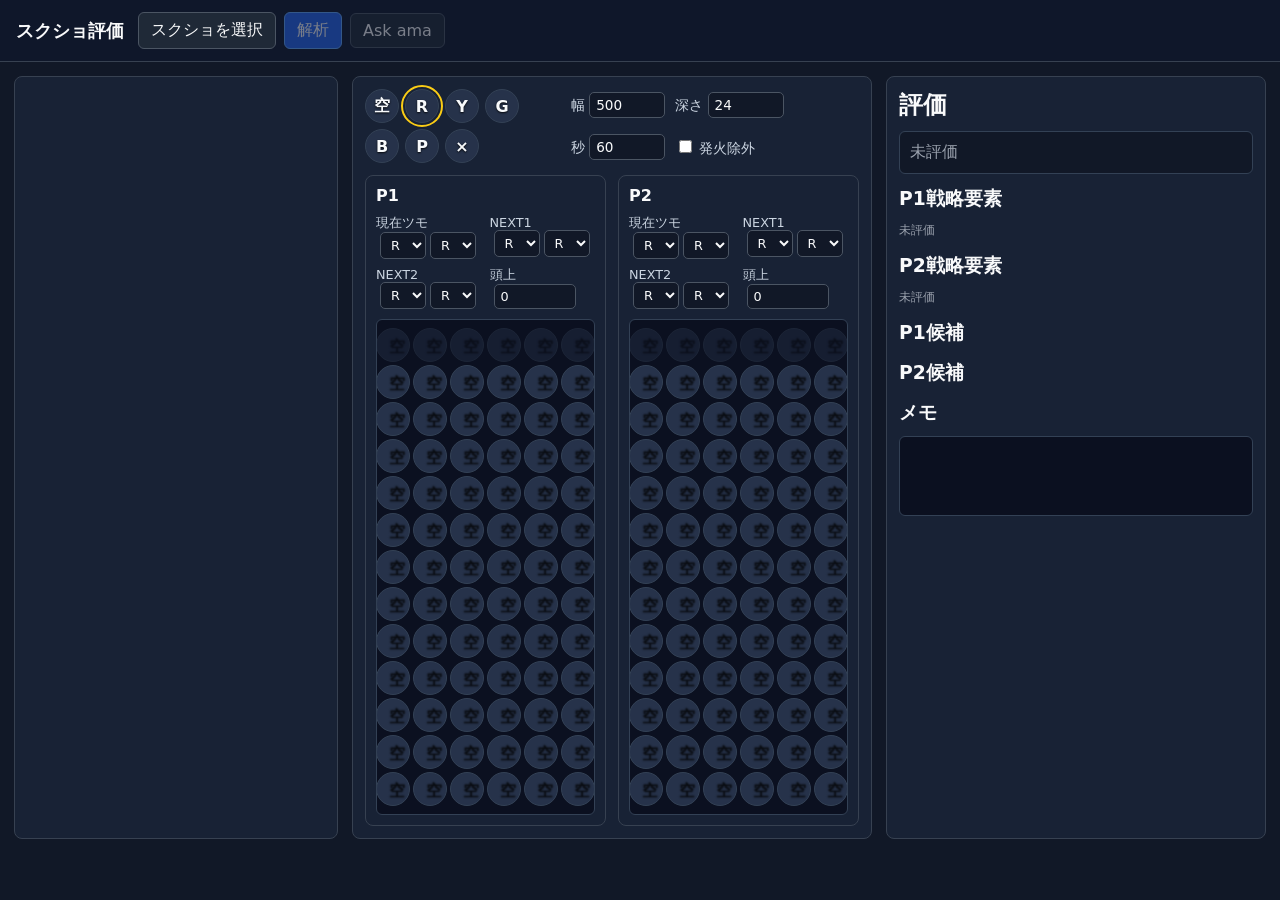
==== index.html @ 776b5873 "Deploy amaryllis 2026-05-27 22:52:48 +0900" ====
<!doctype html>
<html lang="ja">
<head>
  <meta charset="utf-8">
  <meta name="viewport" content="width=device-width, initial-scale=1">
  <title>スクショ評価</title>
  <link rel="stylesheet" href="style.css">
  <script src="coi-serviceworker.js"></script>
</head>
<body>
  <header class="topbar">
    <h1>スクショ評価</h1>
    <div class="actions">
      <label class="file-button">
        <input id="image-input" type="file" accept="image/*">
        スクショを選択
      </label>
      <button id="analyze-btn" class="primary" disabled>解析</button>
      <button id="ask-btn" disabled>Ask ama</button>
    </div>
    <div id="status" class="status"></div>
  </header>

  <main class="layout">
    <section class="image-pane">
      <img id="preview-image" alt="">
    </section>

    <section class="work-pane">
      <div class="toolbar">
        <div id="palette" class="palette"></div>
        <div class="options">
          <label>幅 <input id="beam-width" type="number" value="500" min="1"></label>
          <label>深さ <input id="beam-depth" type="number" value="24" min="1"></label>
          <label>秒 <input id="eval-timeout" type="number" value="60" min="1"></label>
          <label><input id="no-fire" type="checkbox"> 発火除外</label>
        </div>
      </div>

      <div class="players">
        <section class="player" data-player="p1">
          <h2>P1</h2>
          <div class="meta">
            <label>現在ツモ <span class="pair-editor" data-role="current"></span></label>
            <label>NEXT1 <span class="pair-editor" data-role="next0"></span></label>
            <label>NEXT2 <span class="pair-editor" data-role="next1"></span></label>
            <label>頭上 <input class="garbage-input" type="number" min="0" value="0"></label>
          </div>
          <div class="board" data-player="p1"></div>
        </section>

        <section class="player" data-player="p2">
          <h2>P2</h2>
          <div class="meta">
            <label>現在ツモ <span class="pair-editor" data-role="current"></span></label>
            <label>NEXT1 <span class="pair-editor" data-role="next0"></span></label>
            <label>NEXT2 <span class="pair-editor" data-role="next1"></span></label>
            <label>頭上 <input class="garbage-input" type="number" min="0" value="0"></label>
          </div>
          <div class="board" data-player="p2"></div>
        </section>
      </div>
    </section>

    <aside class="result-pane">
      <h2>評価</h2>
      <div id="eval-summary" class="eval-summary muted">未評価</div>
      <section>
        <h3>P1戦略要素</h3>
        <div id="p1-strategy" class="strategy-list muted">未評価</div>
      </section>
      <section>
        <h3>P2戦略要素</h3>
        <div id="p2-strategy" class="strategy-list muted">未評価</div>
      </section>
      <section>
        <h3>P1候補</h3>
        <ol id="p1-candidates" class="candidates"></ol>
      </section>
      <section>
        <h3>P2候補</h3>
        <ol id="p2-candidates" class="candidates"></ol>
      </section>
      <section>
        <h3>メモ</h3>
        <pre id="messages" class="messages"></pre>
      </section>
    </aside>
  </main>

  <script src="screen-reader.js"></script>
  <script src="app.js"></script>
</body>
</html>
---- style.css ----
*,
*::before,
*::after {
  box-sizing: border-box;
}

body {
  margin: 0;
  min-height: 100vh;
  background: #111827;
  color: #e5e7eb;
  font-family: system-ui, -apple-system, BlinkMacSystemFont, "Segoe UI", sans-serif;
}

button,
input,
select {
  font: inherit;
}

button,
.file-button {
  border: 1px solid #4b5563;
  background: #1f2937;
  color: #f9fafb;
  border-radius: 6px;
  padding: 7px 12px;
  cursor: pointer;
}

button:disabled {
  opacity: 0.45;
  cursor: not-allowed;
}

button.primary {
  background: #2563eb;
  border-color: #60a5fa;
}

.file-button input {
  display: none;
}

.topbar {
  display: grid;
  grid-template-columns: auto auto 1fr;
  align-items: center;
  gap: 14px;
  padding: 12px 16px;
  border-bottom: 1px solid #374151;
  background: #0f172a;
}

.topbar h1 {
  margin: 0;
  font-size: 1.1rem;
  color: #f9fafb;
}

.actions {
  display: flex;
  gap: 8px;
  align-items: center;
}

.status {
  justify-self: end;
  min-height: 1.2em;
  color: #9ca3af;
  font-size: 0.85rem;
}

.status.error {
  color: #fca5a5;
}

.layout {
  display: grid;
  grid-template-columns: minmax(260px, 32vw) minmax(520px, 1fr) 380px;
  gap: 14px;
  padding: 14px;
}

.image-pane,
.work-pane,
.result-pane,
.player {
  border: 1px solid #374151;
  background: #182235;
  border-radius: 8px;
}

.image-pane {
  min-height: 300px;
  overflow: auto;
  display: flex;
  align-items: flex-start;
  justify-content: center;
  padding: 10px;
}

#preview-image {
  max-width: 100%;
  height: auto;
  display: none;
}

.work-pane {
  padding: 12px;
}

.toolbar {
  display: flex;
  justify-content: space-between;
  gap: 12px;
  margin-bottom: 12px;
}

.palette {
  display: flex;
  gap: 6px;
  flex-wrap: wrap;
}

.palette button {
  width: 34px;
  height: 34px;
  padding: 0;
  display: grid;
  place-items: center;
  font-weight: 800;
}

.palette button.active {
  outline: 2px solid #facc15;
  outline-offset: 2px;
}

.options {
  display: flex;
  gap: 10px;
  align-items: center;
  flex-wrap: wrap;
  color: #cbd5e1;
  font-size: 0.85rem;
}

.options input[type="number"] {
  width: 76px;
}

input,
select {
  background: #111827;
  border: 1px solid #4b5563;
  color: #f9fafb;
  border-radius: 5px;
  padding: 4px 6px;
}

.players {
  display: grid;
  grid-template-columns: repeat(2, minmax(240px, 1fr));
  gap: 12px;
}

.player {
  padding: 10px;
}

.player h2,
.result-pane h2,
.result-pane h3 {
  margin: 0 0 10px;
  color: #f9fafb;
}

.player h2 {
  font-size: 1rem;
}

.meta {
  display: grid;
  grid-template-columns: repeat(2, minmax(0, 1fr));
  gap: 8px;
  margin-bottom: 10px;
  font-size: 0.8rem;
  color: #cbd5e1;
}

.pair-editor {
  display: inline-flex;
  gap: 4px;
  margin-left: 4px;
}

.pair-editor select {
  width: 46px;
}

.garbage-input {
  width: 82px;
  margin-left: 4px;
}

.board {
  display: grid;
  grid-template-columns: repeat(6, 34px);
  grid-template-rows: repeat(13, 34px);
  gap: 3px;
  justify-content: center;
  padding: 8px;
  background: #0b1020;
  border: 1px solid #334155;
  border-radius: 6px;
}

.cell,
.palette button {
  border-radius: 50%;
  border: 1px solid #334155;
  background: #26324a;
  color: #f8fafc;
  text-align: center;
  text-shadow: 0 1px 2px rgba(0, 0, 0, 0.85);
}

.cell {
  width: 34px;
  height: 34px;
  display: grid;
  place-items: center;
  font-weight: 800;
  cursor: pointer;
}

.cell.hidden-row {
  opacity: 0.42;
}

.color-empty {
  background: #26324a;
  color: transparent;
}

.color-R { background: radial-gradient(circle at 35% 35%, #ff7272, #b91c1c); }
.color-Y { background: radial-gradient(circle at 35% 35%, #fde047, #d97706); color: #111827; text-shadow: none; }
.color-G { background: radial-gradient(circle at 35% 35%, #86efac, #16a34a); }
.color-B { background: radial-gradient(circle at 35% 35%, #93c5fd, #2563eb); }
.color-P { background: radial-gradient(circle at 35% 35%, #c084fc, #7e22ce); }
.color-garbage { background: radial-gradient(circle at 35% 35%, #f1f5f9, #64748b); color: #111827; text-shadow: none; }

.result-pane {
  padding: 12px;
  overflow: auto;
  max-height: calc(100vh - 92px);
}

.eval-summary {
  padding: 10px;
  margin-bottom: 12px;
  border: 1px solid #334155;
  border-radius: 6px;
  background: #111827;
  font-weight: 700;
}

.muted {
  color: #9ca3af;
  font-weight: 500;
}

.candidates {
  margin: 0 0 14px;
  padding-left: 24px;
}

.candidates li {
  margin-bottom: 6px;
  color: #dbeafe;
}

.strategy-list {
  display: grid;
  gap: 6px;
  margin-bottom: 14px;
  font-size: 0.78rem;
}

.strategy-heading {
  margin-top: 7px;
  color: #f8fafc;
  font-weight: 800;
  letter-spacing: 0;
}

.strategy-heading:first-child {
  margin-top: 0;
}

.strategy-row {
  display: grid;
  grid-template-columns: 92px minmax(0, 1fr);
  gap: 8px;
  align-items: start;
  padding: 7px 8px;
  border: 1px solid #334155;
  border-radius: 6px;
  background: #0f172a;
}

.strategy-row span {
  color: #a7f3d0;
}

.strategy-row strong {
  color: #e5e7eb;
  font-weight: 650;
  overflow-wrap: anywhere;
}

.strategy-row.important {
  border-color: #facc15;
}

.messages {
  white-space: pre-wrap;
  word-break: break-word;
  min-height: 80px;
  margin: 0;
  padding: 8px;
  background: #0b1020;
  border: 1px solid #334155;
  border-radius: 6px;
  color: #cbd5e1;
  font-size: 0.78rem;
}

@media (max-width: 1120px) {
  .layout {
    grid-template-columns: 1fr;
  }

  .result-pane {
    max-height: none;
  }
}

@media (max-width: 640px) {
  .topbar {
    grid-template-columns: 1fr;
  }

  .status {
    justify-self: start;
  }

  .players {
    grid-template-columns: 1fr;
  }

  .toolbar {
    flex-direction: column;
  }
}
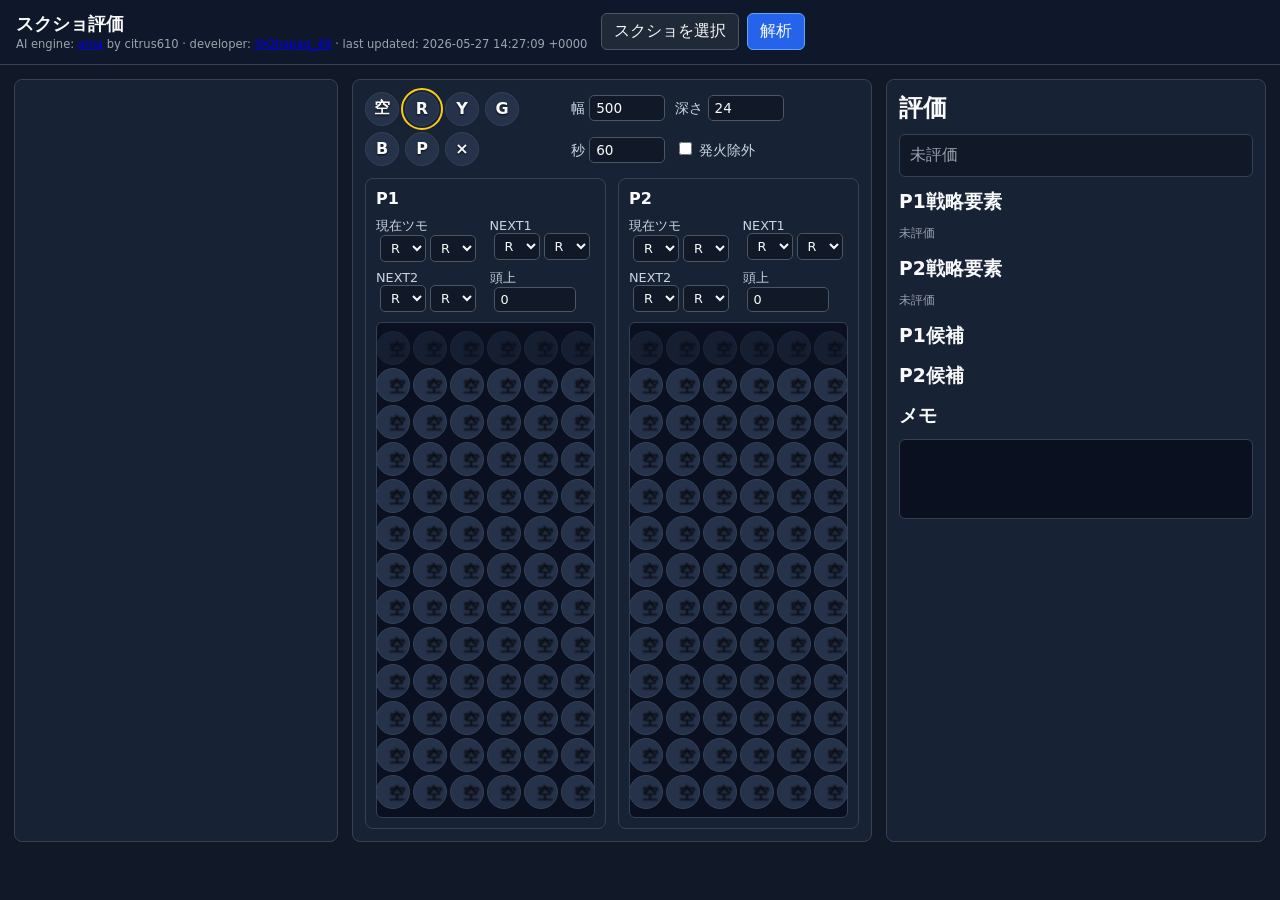
==== commit d02cfc4c: "Deploy amaryllis 2026-05-27 23:27:12 +0900" ====
--- a/index.html
+++ b/index.html
@@ -9,14 +9,16 @@
 </head>
 <body>
   <header class="topbar">
-    <h1>スクショ評価</h1>
+    <div class="title-block">
+      <h1>スクショ評価</h1>
+      <p class="credit">AI engine: <a href="https://github.com/citrus610/ama" target="_blank" rel="noopener">ama</a> by citrus610 · developer: <a href="https://x.com/Qhapaq_49" target="_blank" rel="noopener">@Qhapaq_49</a> · last updated: <span id="build-date">?</span></p>
+    </div>
     <div class="actions">
       <label class="file-button">
         <input id="image-input" type="file" accept="image/*">
         スクショを選択
       </label>
       <button id="analyze-btn" class="primary" disabled>解析</button>
-      <button id="ask-btn" disabled>Ask ama</button>
     </div>
     <div id="status" class="status"></div>
   </header>
@@ -88,6 +90,7 @@
     </aside>
   </main>
 
+  <script src="build-info.js"></script>
   <script src="screen-reader.js"></script>
   <script src="app.js"></script>
 </body>
--- a/style.css
+++ b/style.css
@@ -52,10 +52,22 @@
   background: #0f172a;
 }
 
+.title-block {
+  display: grid;
+  gap: 2px;
+}
+
 .topbar h1 {
   margin: 0;
   font-size: 1.1rem;
   color: #f9fafb;
+}
+
+.credit {
+  margin: 0;
+  color: #9ca3af;
+  font-size: 0.72rem;
+  line-height: 1.2;
 }
 
 .actions {
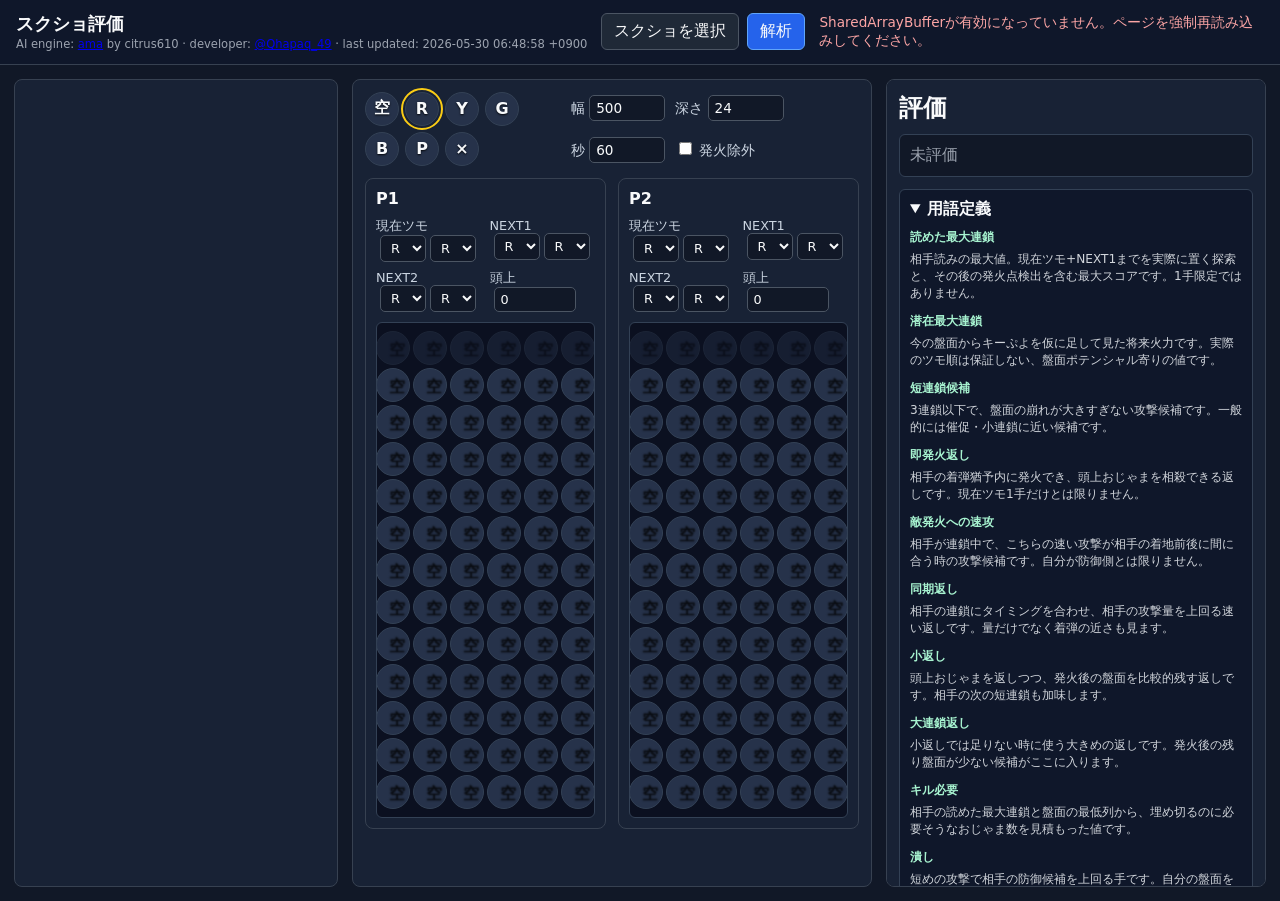
==== commit f3eca471: "Deploy amaryllis 2026-05-30 06:49:00 +0900" ====
--- a/index.html
+++ b/index.html
@@ -67,12 +67,16 @@
     <aside class="result-pane">
       <h2>評価</h2>
       <div id="eval-summary" class="eval-summary muted">未評価</div>
+      <details class="terms" open>
+        <summary>用語定義</summary>
+        <dl id="term-definitions"></dl>
+      </details>
       <section>
-        <h3>P1戦略要素</h3>
+        <h3>P1判断過程</h3>
         <div id="p1-strategy" class="strategy-list muted">未評価</div>
       </section>
       <section>
-        <h3>P2戦略要素</h3>
+        <h3>P2判断過程</h3>
         <div id="p2-strategy" class="strategy-list muted">未評価</div>
       </section>
       <section>
--- a/style.css
+++ b/style.css
@@ -278,6 +278,40 @@
   font-weight: 700;
 }
 
+.terms {
+  margin-bottom: 14px;
+  border: 1px solid #334155;
+  border-radius: 6px;
+  background: #0f172a;
+}
+
+.terms summary {
+  cursor: pointer;
+  padding: 9px 10px;
+  color: #f8fafc;
+  font-weight: 800;
+}
+
+.terms dl {
+  display: grid;
+  gap: 5px;
+  margin: 0;
+  padding: 0 10px 10px;
+}
+
+.terms dt {
+  color: #a7f3d0;
+  font-size: 0.78rem;
+  font-weight: 800;
+}
+
+.terms dd {
+  margin: 0 0 6px;
+  color: #d1d5db;
+  font-size: 0.76rem;
+  line-height: 1.4;
+}
+
 .muted {
   color: #9ca3af;
   font-weight: 500;
@@ -322,8 +356,34 @@
   background: #0f172a;
 }
 
+.decision-card {
+  display: grid;
+  gap: 6px;
+  padding: 10px;
+  border: 1px solid #facc15;
+  border-radius: 6px;
+  background: #111827;
+}
+
+.decision-title {
+  color: #fef3c7;
+  font-weight: 800;
+}
+
+.decision-card p {
+  margin: 0;
+  color: #e5e7eb;
+  line-height: 1.45;
+}
+
 .strategy-row span {
   color: #a7f3d0;
+}
+
+.strategy-value {
+  display: grid;
+  gap: 3px;
+  min-width: 0;
 }
 
 .strategy-row strong {
@@ -332,6 +392,12 @@
   overflow-wrap: anywhere;
 }
 
+.strategy-row small {
+  color: #9ca3af;
+  line-height: 1.35;
+  overflow-wrap: anywhere;
+}
+
 .strategy-row.important {
   border-color: #facc15;
 }
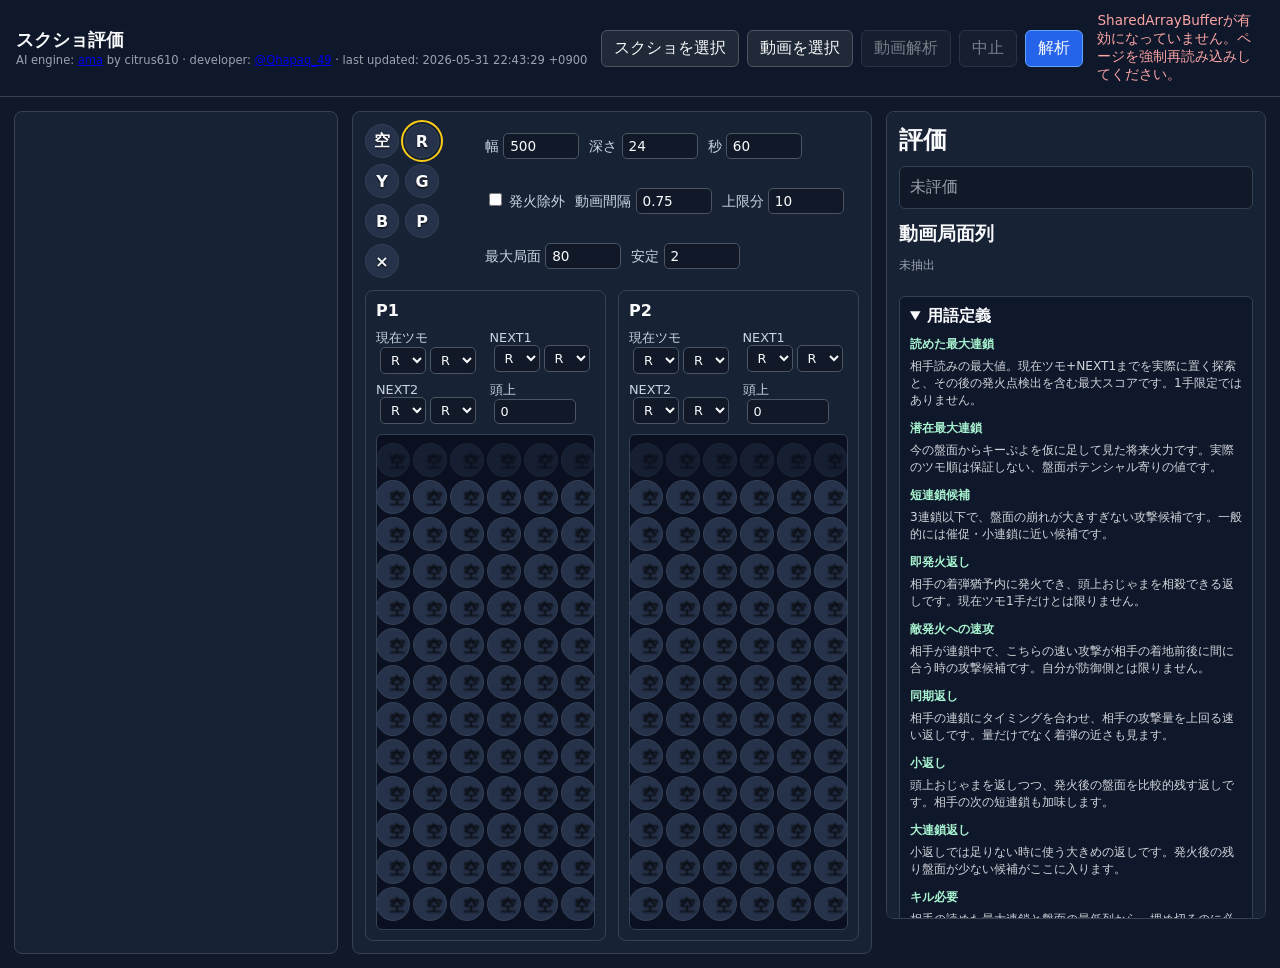
==== commit efbd7a34: "Deploy amaryllis 2026-05-31 22:45:50 +0900" ====
--- a/index.html
+++ b/index.html
@@ -18,6 +18,12 @@
         <input id="image-input" type="file" accept="image/*">
         スクショを選択
       </label>
+      <label class="file-button">
+        <input id="video-input" type="file" accept="video/*">
+        動画を選択
+      </label>
+      <button id="video-scan-btn" disabled>動画解析</button>
+      <button id="video-cancel-btn" disabled>中止</button>
       <button id="analyze-btn" class="primary" disabled>解析</button>
     </div>
     <div id="status" class="status"></div>
@@ -26,6 +32,7 @@
   <main class="layout">
     <section class="image-pane">
       <img id="preview-image" alt="">
+      <video id="preview-video" controls playsinline preload="metadata"></video>
     </section>
 
     <section class="work-pane">
@@ -36,6 +43,10 @@
           <label>深さ <input id="beam-depth" type="number" value="24" min="1"></label>
           <label>秒 <input id="eval-timeout" type="number" value="60" min="1"></label>
           <label><input id="no-fire" type="checkbox"> 発火除外</label>
+          <label>動画間隔 <input id="video-step" type="number" value="0.75" min="0.25" max="5" step="0.25"></label>
+          <label>上限分 <input id="video-limit-min" type="number" value="10" min="1" max="120"></label>
+          <label>最大局面 <input id="video-max-states" type="number" value="80" min="1" max="1000"></label>
+          <label>安定 <input id="video-stable-frames" type="number" value="2" min="1" max="5"></label>
         </div>
       </div>
 
@@ -67,6 +78,11 @@
     <aside class="result-pane">
       <h2>評価</h2>
       <div id="eval-summary" class="eval-summary muted">未評価</div>
+      <section class="video-trace">
+        <h3>動画局面列</h3>
+        <div id="video-state-summary" class="video-state-summary muted">未抽出</div>
+        <ol id="video-states" class="video-states"></ol>
+      </section>
       <details class="terms" open>
         <summary>用語定義</summary>
         <dl id="term-definitions"></dl>
--- a/style.css
+++ b/style.css
@@ -112,10 +112,16 @@
   padding: 10px;
 }
 
-#preview-image {
+#preview-image,
+#preview-video {
   max-width: 100%;
   height: auto;
   display: none;
+}
+
+#preview-video {
+  width: 100%;
+  background: #020617;
 }
 
 .work-pane {
@@ -327,6 +333,64 @@
   color: #dbeafe;
 }
 
+.video-trace {
+  margin-bottom: 14px;
+}
+
+.video-state-summary {
+  margin-bottom: 8px;
+  font-size: 0.78rem;
+}
+
+.video-states {
+  display: grid;
+  gap: 6px;
+  max-height: 260px;
+  overflow: auto;
+  margin: 0;
+  padding: 0;
+  list-style: none;
+}
+
+.video-state {
+  display: grid;
+  grid-template-columns: minmax(0, 1fr) auto;
+  gap: 8px;
+  align-items: center;
+  padding: 8px;
+  border: 1px solid #334155;
+  border-radius: 6px;
+  background: #0f172a;
+  font-size: 0.78rem;
+}
+
+.video-state.active {
+  border-color: #60a5fa;
+}
+
+.video-state strong,
+.video-state small {
+  display: block;
+  overflow-wrap: anywhere;
+}
+
+.video-state small {
+  color: #9ca3af;
+  margin-top: 2px;
+}
+
+.video-state.done strong {
+  color: #bbf7d0;
+}
+
+.video-state.error strong {
+  color: #fecaca;
+}
+
+.video-state button {
+  padding: 5px 8px;
+}
+
 .strategy-list {
   display: grid;
   gap: 6px;
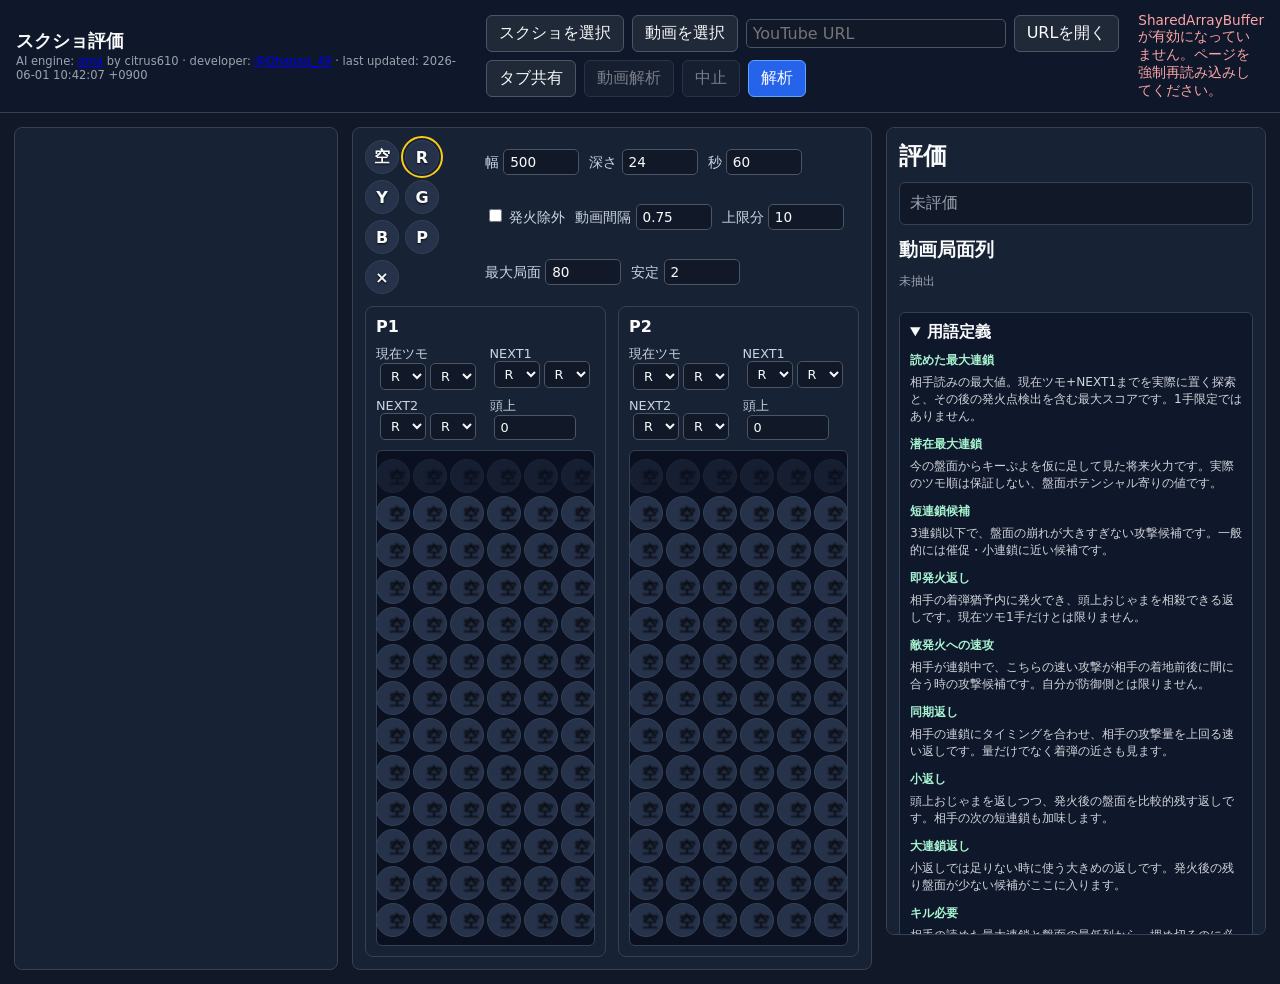
==== commit 62e03535: "Deploy amaryllis 2026-06-01 14:55:25 +0900" ====
--- a/index.html
+++ b/index.html
@@ -22,6 +22,9 @@
         <input id="video-input" type="file" accept="video/*">
         動画を選択
       </label>
+      <input id="youtube-url" class="url-input" type="url" placeholder="YouTube URL" inputmode="url">
+      <button id="open-youtube-btn">URLを開く</button>
+      <button id="capture-source-btn">タブ共有</button>
       <button id="video-scan-btn" disabled>動画解析</button>
       <button id="video-cancel-btn" disabled>中止</button>
       <button id="analyze-btn" class="primary" disabled>解析</button>
--- a/style.css
+++ b/style.css
@@ -74,6 +74,11 @@
   display: flex;
   gap: 8px;
   align-items: center;
+  flex-wrap: wrap;
+}
+
+.url-input {
+  width: min(260px, 34vw);
 }
 
 .status {
@@ -387,6 +392,15 @@
   color: #fecaca;
 }
 
+.video-state.queued strong,
+.video-state.evaluating strong {
+  color: #fde68a;
+}
+
+.video-state.canceled strong {
+  color: #cbd5e1;
+}
+
 .video-state button {
   padding: 5px 8px;
 }
@@ -505,4 +519,8 @@
   .toolbar {
     flex-direction: column;
   }
-}
+
+  .url-input {
+    width: 100%;
+  }
+}
